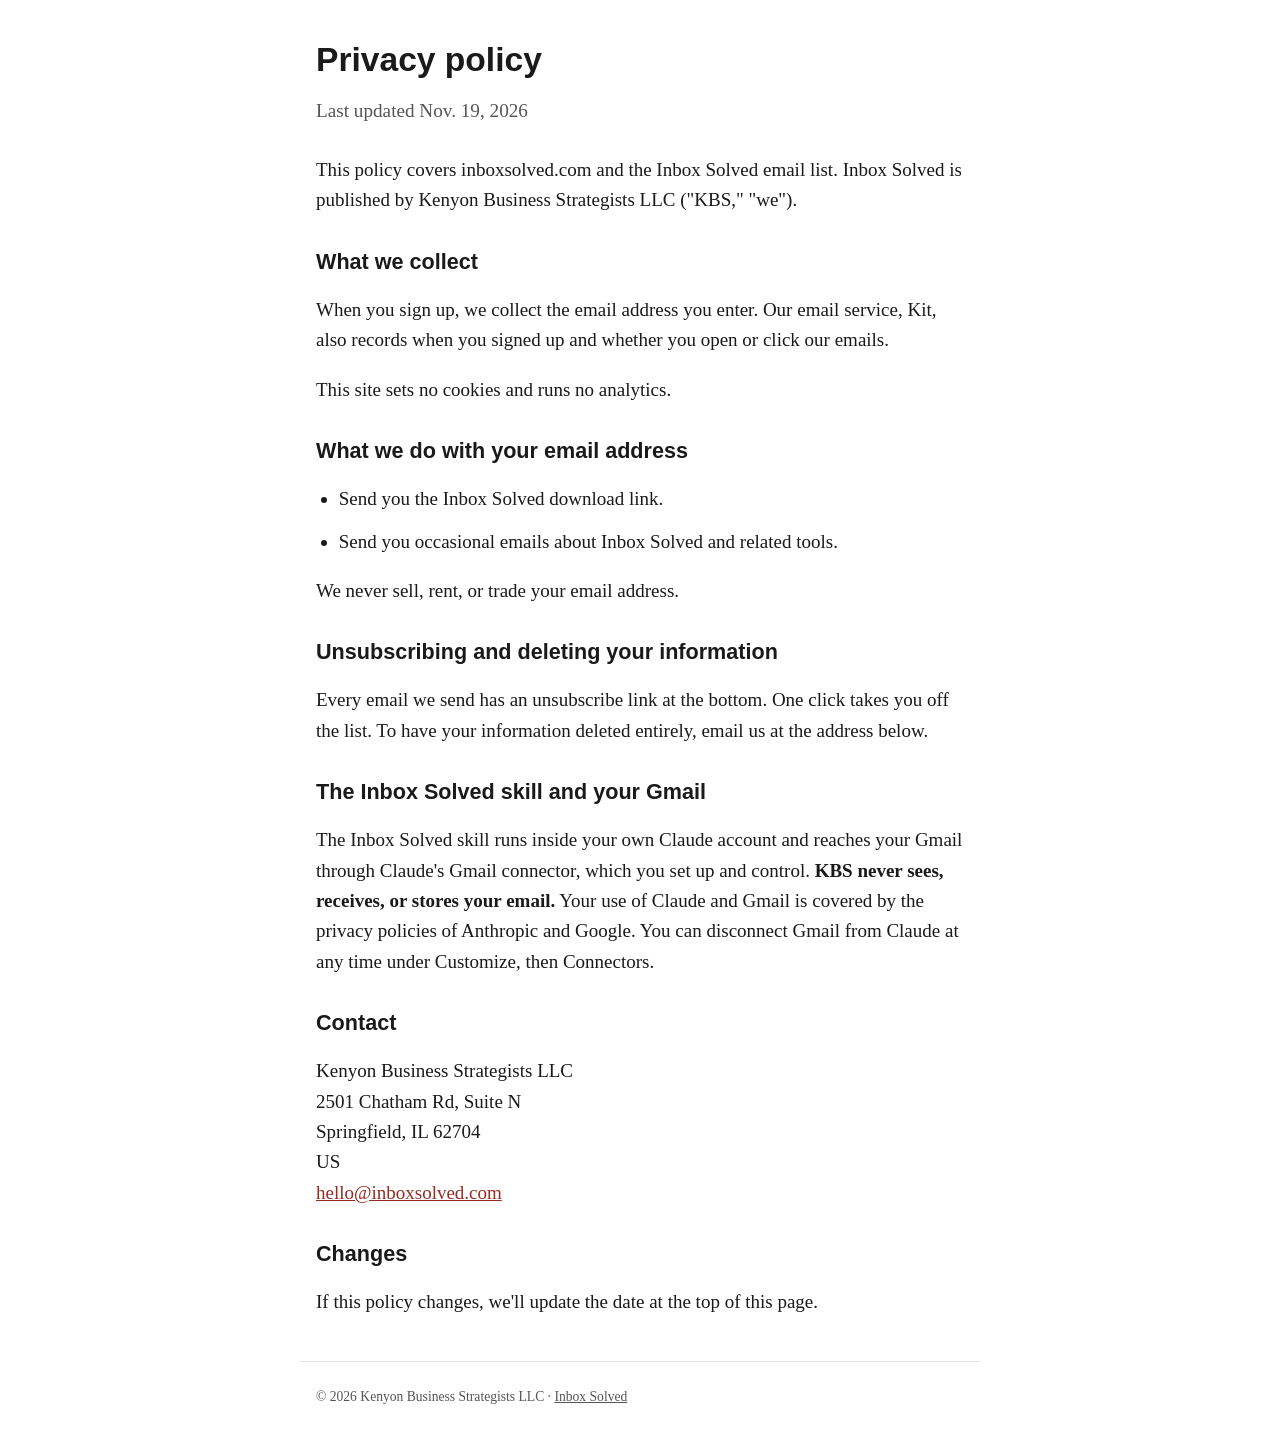
==== docs/privacy.html @ 7901c1be "Add inboxsolved.com site: signup, thank-you, and privacy pages Co-Authored-By: Claude Opus 5.5 <nore" ====
<!doctype html>
<html lang="en">
<head>
<meta charset="utf-8">
<meta name="viewport" content="width=device-width, initial-scale=1">
<title>Inbox Solved: Privacy Policy</title>
<link rel="stylesheet" href="style.css">
</head>
<body>
<main>

<h1>Privacy policy</h1>
<p class="sub">Last updated Nov. 19, 2026</p>

<p>This policy covers inboxsolved.com and the Inbox Solved email list. Inbox Solved is published by Kenyon Business Strategists LLC ("KBS," "we").</p>

<h2>What we collect</h2>
<p>When you sign up, we collect the email address you enter. Our email service, Kit, also records when you signed up and whether you open or click our emails.</p>
<p>This site sets no cookies and runs no analytics.</p>

<h2>What we do with your email address</h2>
<ul>
<li>Send you the Inbox Solved download link.</li>
<li>Send you occasional emails about Inbox Solved and related tools.</li>
</ul>
<p>We never sell, rent, or trade your email address.</p>

<h2>Unsubscribing and deleting your information</h2>
<p>Every email we send has an unsubscribe link at the bottom. One click takes you off the list. To have your information deleted entirely, email us at the address below.</p>

<h2>The Inbox Solved skill and your Gmail</h2>
<p>The Inbox Solved skill runs inside your own Claude account and reaches your Gmail through Claude's Gmail connector, which you set up and control. <strong>KBS never sees, receives, or stores your email.</strong> Your use of Claude and Gmail is covered by the privacy policies of Anthropic and Google. You can disconnect Gmail from Claude at any time under Customize, then Connectors.</p>

<h2>Contact</h2>
<p>Kenyon Business Strategists LLC<br>
2501 Chatham Rd, Suite N<br>
Springfield, IL 62704<br>
US<br>
<a href="mailto:hello@inboxsolved.com">hello@inboxsolved.com</a></p>

<h2>Changes</h2>
<p>If this policy changes, we'll update the date at the top of this page.</p>

</main>
<footer>
&copy; 2026 Kenyon Business Strategists LLC &middot; <a href="index.html">Inbox Solved</a>
</footer>
</body>
</html>
---- docs/style.css ----
/* Inbox Solved: plain on purpose. The words do the work. */
:root {
  --text: #1a1a1a;
  --muted: #555;
  --accent: #c0392b;
  --accent-dark: #962d22;
  --bg: #ffffff;
  --box: #fdf6e3;
  --line: #e5e5e5;
}
* { box-sizing: border-box; }
html { -webkit-text-size-adjust: 100%; }
body {
  margin: 0;
  background: var(--bg);
  color: var(--text);
  font-family: Georgia, "Times New Roman", serif;
  font-size: 19px;
  line-height: 1.6;
}
main {
  max-width: 680px;
  margin: 0 auto;
  padding: 40px 16px 24px;
}
h1 {
  font-family: Arial, Helvetica, sans-serif;
  font-size: 2.1rem;
  line-height: 1.2;
  margin: 0 0 16px;
}
h2 {
  font-family: Arial, Helvetica, sans-serif;
  font-size: 1.35rem;
  line-height: 1.3;
  margin: 32px 0 8px;
}
.sub {
  font-size: 1.2rem;
  color: var(--muted);
  margin: 0 0 28px;
}
ul { padding-left: 1.2em; }
li { margin-bottom: 12px; }
.optin {
  background: var(--box);
  border: 2px dashed var(--accent);
  border-radius: 6px;
  padding: 24px 20px;
  margin: 28px 0;
}
.optin p { margin: 0 0 12px; }
.optin label {
  display: block;
  font-family: Arial, Helvetica, sans-serif;
  font-weight: bold;
  margin-bottom: 6px;
}
.optin input[type="email"] {
  width: 100%;
  font-size: 1.1rem;
  padding: 12px;
  border: 1px solid #999;
  border-radius: 4px;
  margin-bottom: 12px;
}
.optin button {
  width: 100%;
  font-family: Arial, Helvetica, sans-serif;
  font-size: 1.2rem;
  font-weight: bold;
  color: #fff;
  background: var(--accent);
  border: 0;
  border-radius: 4px;
  padding: 14px;
  cursor: pointer;
}
.optin button:hover { background: var(--accent-dark); }
.fine {
  font-size: 0.85rem;
  color: var(--muted);
  margin: 10px 0 0;
}
.proof {
  border-left: 4px solid var(--accent);
  padding: 4px 0 4px 16px;
  margin: 24px 0;
}
footer {
  max-width: 680px;
  margin: 0 auto;
  padding: 24px 16px 40px;
  border-top: 1px solid var(--line);
  font-size: 0.85rem;
  color: var(--muted);
}
footer a { color: var(--muted); }
a { color: var(--accent-dark); }
@media (max-width: 480px) {
  body { font-size: 18px; }
  h1 { font-size: 1.7rem; }
  main { padding-top: 24px; }
}
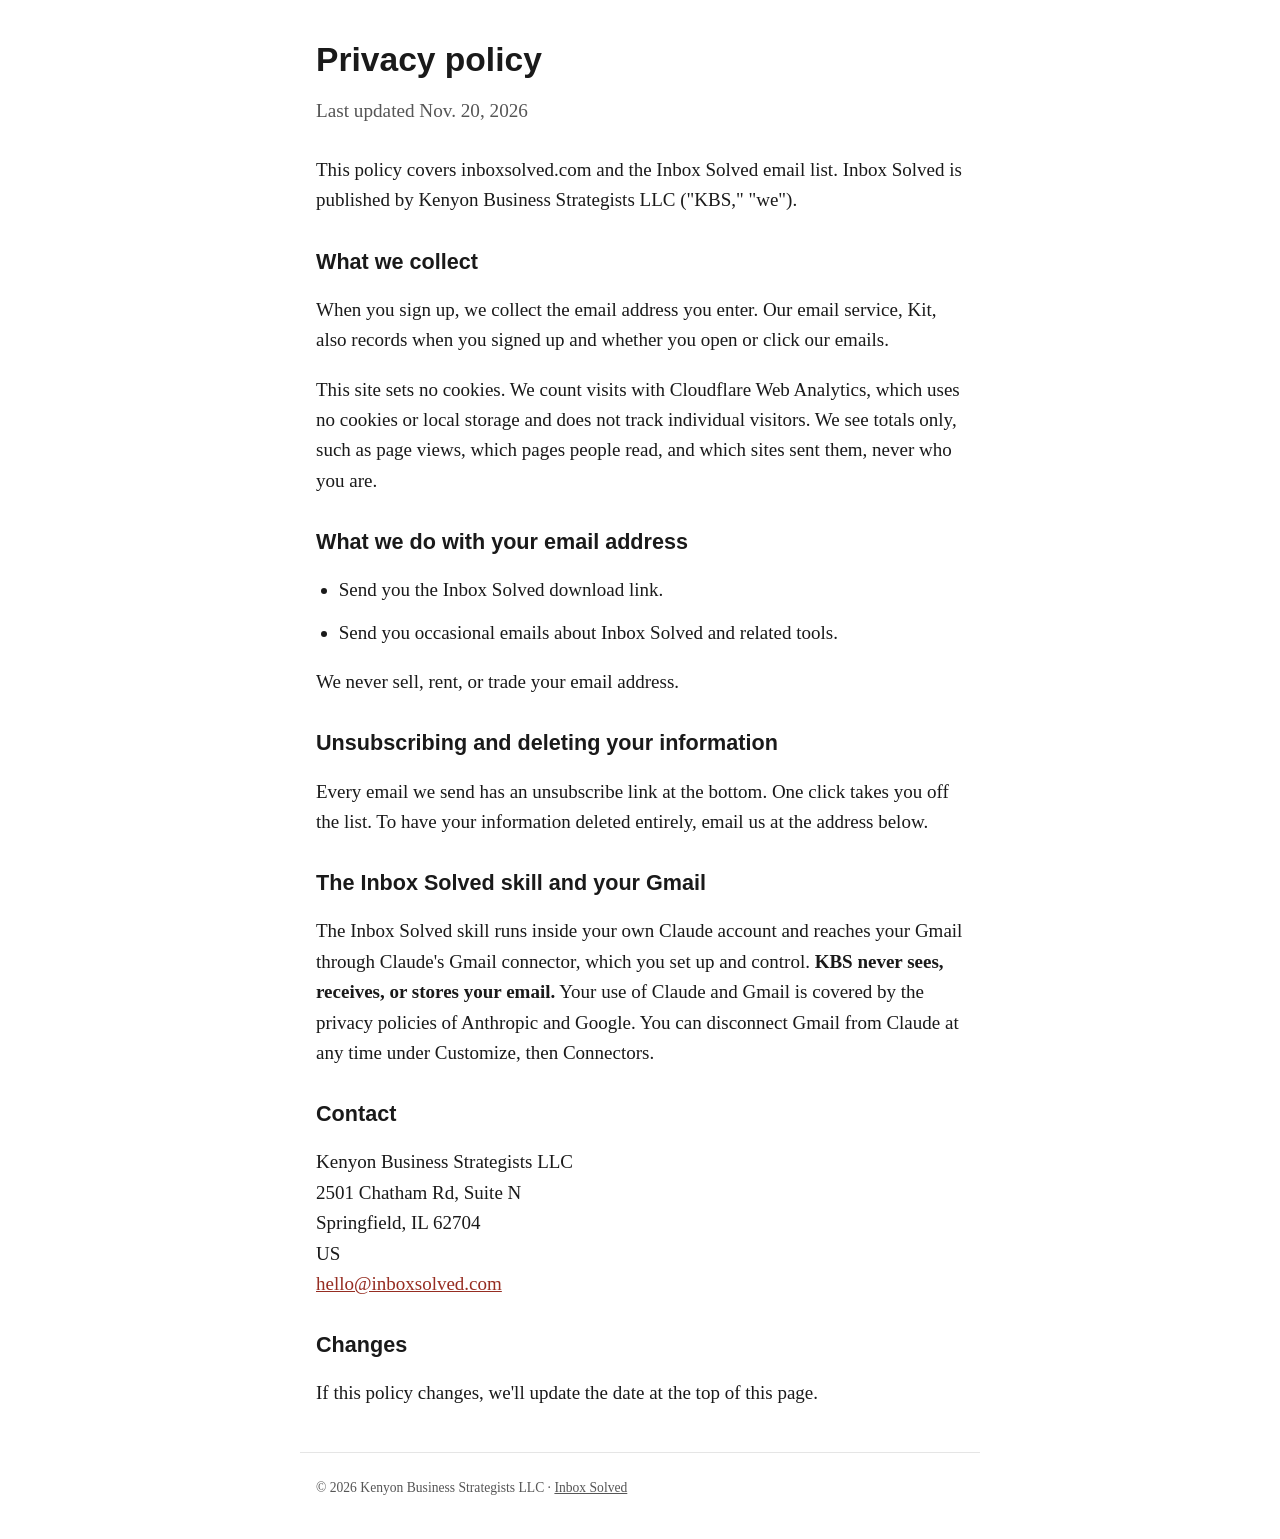
==== commit 0652f9e5: "Add Cloudflare Web Analytics (cookieless) and update privacy policy Co-Authored-By: Claude Opus 5.5 " ====
--- a/docs/privacy.html
+++ b/docs/privacy.html
@@ -10,13 +10,13 @@
 <main>
 
 <h1>Privacy policy</h1>
-<p class="sub">Last updated Nov. 19, 2026</p>
+<p class="sub">Last updated Nov. 20, 2026</p>
 
 <p>This policy covers inboxsolved.com and the Inbox Solved email list. Inbox Solved is published by Kenyon Business Strategists LLC ("KBS," "we").</p>
 
 <h2>What we collect</h2>
 <p>When you sign up, we collect the email address you enter. Our email service, Kit, also records when you signed up and whether you open or click our emails.</p>
-<p>This site sets no cookies and runs no analytics.</p>
+<p>This site sets no cookies. We count visits with Cloudflare Web Analytics, which uses no cookies or local storage and does not track individual visitors. We see totals only, such as page views, which pages people read, and which sites sent them, never who you are.</p>
 
 <h2>What we do with your email address</h2>
 <ul>
@@ -45,5 +45,6 @@
 <footer>
 &copy; 2026 Kenyon Business Strategists LLC &middot; <a href="index.html">Inbox Solved</a>
 </footer>
+<!-- Cloudflare Web Analytics --><script type='module' src='https://static.cloudflareinsights.com/beacon.min.js' data-cf-beacon='{"token": "d88129dc6d954f4aaaa7d590bedc1973"}'></script><!-- End Cloudflare Web Analytics -->
 </body>
 </html>
